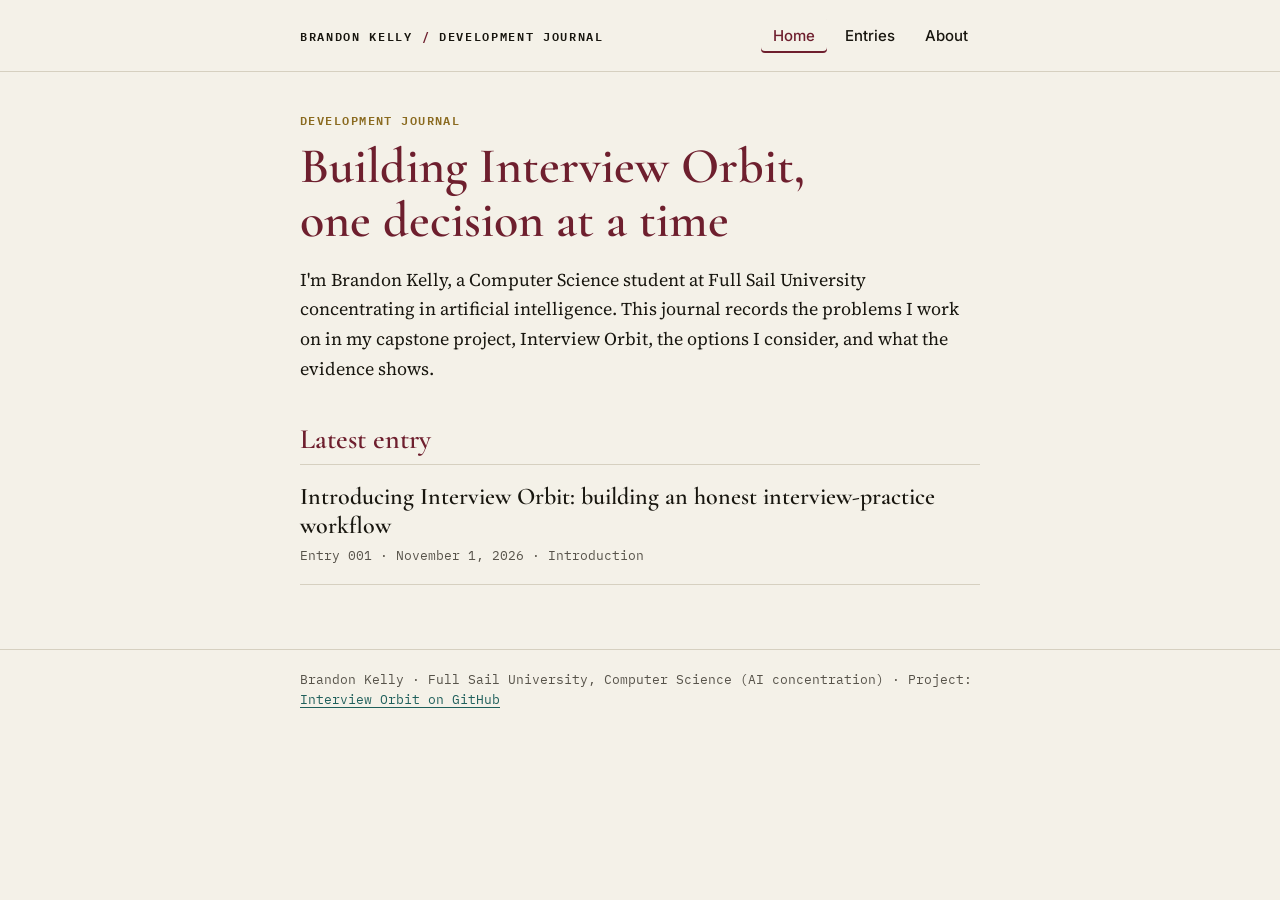
==== index.html @ 84d7c3ab "Development journal: home, entries, about, and entry 001 First post: Introducing Interview Orbit (No" ====
<!doctype html>
<html lang="en">
<head>
<meta charset="utf-8">
<meta name="viewport" content="width=device-width, initial-scale=1">
<link rel="preconnect" href="https://fonts.googleapis.com"><link rel="preconnect" href="https://fonts.gstatic.com" crossorigin>
<link rel="stylesheet" href="https://fonts.googleapis.com/css2?family=Cormorant+Garamond:wght@600&family=Source+Serif+4:wght@400;600&family=Inter:wght@500;600&family=IBM+Plex+Mono:wght@400;600&display=swap">
<title>Brandon Kelly · Development Journal</title><meta name="description" content="Development journal of Brandon Kelly, Computer Science student at Full Sail University, building Interview Orbit."><link rel="stylesheet" href="assets/journal.css"></head><body>
<header class="masthead"><div class="wrap">
<a class="brand" href="index.html">Brandon Kelly <span>/</span> Development Journal</a>
<nav aria-label="Primary"><ul>
<li><a href="index.html" aria-current="page">Home</a></li>
<li><a href="entries.html">Entries</a></li>
<li><a href="about.html">About</a></li>
</ul></nav></div></header>
<main id="main"><div class="wrap">
<p class="kicker">Development journal</p>
<h1>Building Interview Orbit, one decision at a time</h1>
<p>I'm Brandon Kelly, a Computer Science student at Full Sail University concentrating in artificial intelligence. This journal records the problems I work on in my capstone project, Interview Orbit, the options I consider, and what the evidence shows.</p>
<h2>Latest entry</h2>
<ul class="entry-list"><li><a href="posts/2026-11-01-introducing-interview-orbit.html">Introducing Interview Orbit: building an honest interview-practice workflow</a><span class="meta">Entry 001 · November 1, 2026 · Introduction</span></li></ul>
</div></main>
<footer><div class="wrap">Brandon Kelly · Full Sail University, Computer Science (AI concentration) · Project: <a href="https://github.com/bthoreau88/interview-orbit">Interview Orbit on GitHub</a></div></footer>
</body>
</html>
---- assets/journal.css ----
/* Development journal: OVS editorial (ivory paper, ink, burgundy serif display, teal/gold accents, hairline rules). */
:root {
  --paper: #f4f1e8;
  --ink: #18160f;
  --muted: #57534a;
  --burgundy: #6e1f2e;
  --teal: #1f5f5b;
  --gold: #8a6a1f;
  --rule: #d6d0c0;
  --display: "Cormorant Garamond", Georgia, "Times New Roman", serif;
  --body: "Source Serif 4", Georgia, serif;
  --sans: "Inter", system-ui, -apple-system, "Segoe UI", sans-serif;
  --mono: "IBM Plex Mono", ui-monospace, Consolas, monospace;
}
* { box-sizing: border-box; }
html { -webkit-text-size-adjust: 100%; }
body { margin: 0; background: var(--paper); color: var(--ink); font: 18px/1.65 var(--body); }
a { color: var(--teal); text-underline-offset: 3px; }
a:hover { color: var(--burgundy); }
:focus-visible { outline: 3px solid var(--teal); outline-offset: 3px; }
.wrap { max-width: 720px; margin: 0 auto; padding: 0 20px; }
.masthead { border-bottom: 1px solid var(--rule); }
.masthead .wrap { display: flex; flex-wrap: wrap; align-items: baseline; justify-content: space-between; gap: 8px 24px; padding-block: 18px; }
.brand { font: 600 12px/1.3 var(--mono); letter-spacing: .14em; text-transform: uppercase; color: var(--ink); text-decoration: none; }
.brand span { color: var(--burgundy); }
nav ul { list-style: none; margin: 0; padding: 0; display: flex; gap: 6px; }
nav a { display: inline-block; padding: 10px 12px; font: 500 15px/1 var(--sans); color: var(--ink); text-decoration: none; border-radius: 4px; }
nav a[aria-current="page"] { color: var(--burgundy); box-shadow: inset 0 -2px 0 var(--burgundy); }
main { padding-block: 40px 64px; }
.kicker { font: 600 12px/1.4 var(--mono); letter-spacing: .12em; text-transform: uppercase; color: var(--gold); margin: 0 0 10px; }
h1, h2 { font-family: var(--display); color: var(--burgundy); font-weight: 600; line-height: 1.08; text-wrap: balance; }
h1 { font-size: clamp(34px, 6vw, 50px); margin: 0 0 14px; }
h2 { font-size: 28px; margin: 40px 0 10px; }
.byline { font: 14px/1.5 var(--sans); color: var(--muted); border-top: 1px solid var(--rule); border-bottom: 1px solid var(--rule); padding: 10px 0; margin: 0 0 28px; }
.byline strong { color: var(--ink); font-weight: 600; }
figure { margin: 32px 0; }
figure img { width: 100%; height: auto; display: block; border: 1px solid var(--rule); border-radius: 6px; }
figcaption { font: 14px/1.5 var(--sans); color: var(--muted); margin-top: 8px; }
.entry-list { list-style: none; padding: 0; margin: 0; border-top: 1px solid var(--rule); }
.entry-list li { border-bottom: 1px solid var(--rule); padding: 18px 0; }
.entry-list a { font: 600 24px/1.2 var(--display); color: var(--ink); text-decoration: none; }
.entry-list a:hover { color: var(--burgundy); }
.entry-list .meta { display: block; font: 13px/1.5 var(--mono); color: var(--muted); margin-top: 4px; }
.note { font: 15px/1.6 var(--sans); background: #ece6d6; border-left: 3px solid var(--gold); padding: 12px 16px; border-radius: 0 4px 4px 0; }
footer { border-top: 1px solid var(--rule); font: 13px/1.6 var(--mono); color: var(--muted); }
footer .wrap { padding-block: 20px; }
@media (max-width: 480px) { body { font-size: 17px; } nav a { padding: 10px 8px; } }
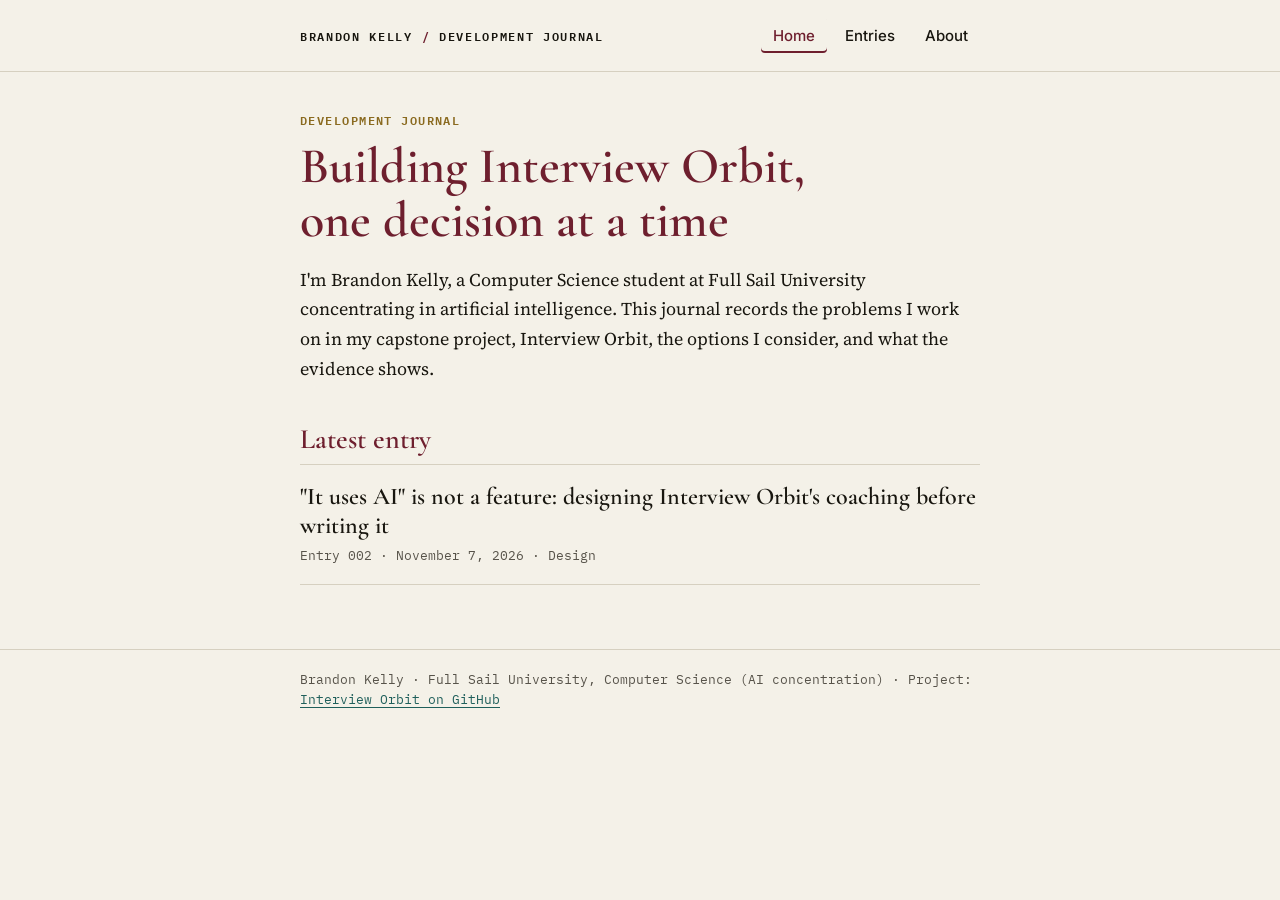
==== commit 4ce2996b: "Entry 002: defining the AI before building it" ====
--- a/index.html
+++ b/index.html
@@ -18,7 +18,7 @@
 <h1>Building Interview Orbit, one decision at a time</h1>
 <p>I'm Brandon Kelly, a Computer Science student at Full Sail University concentrating in artificial intelligence. This journal records the problems I work on in my capstone project, Interview Orbit, the options I consider, and what the evidence shows.</p>
 <h2>Latest entry</h2>
-<ul class="entry-list"><li><a href="posts/2026-11-01-introducing-interview-orbit.html">Introducing Interview Orbit: building an honest interview-practice workflow</a><span class="meta">Entry 001 · November 1, 2026 · Introduction</span></li></ul>
+<ul class="entry-list"><li><a href="posts/2026-11-07-defining-the-ai-before-building-it.html">"It uses AI" is not a feature: designing Interview Orbit's coaching before writing it</a><span class="meta">Entry 002 · November 7, 2026 · Design</span></li></ul>
 </div></main>
 <footer><div class="wrap">Brandon Kelly · Full Sail University, Computer Science (AI concentration) · Project: <a href="https://github.com/bthoreau88/interview-orbit">Interview Orbit on GitHub</a></div></footer>
 </body>
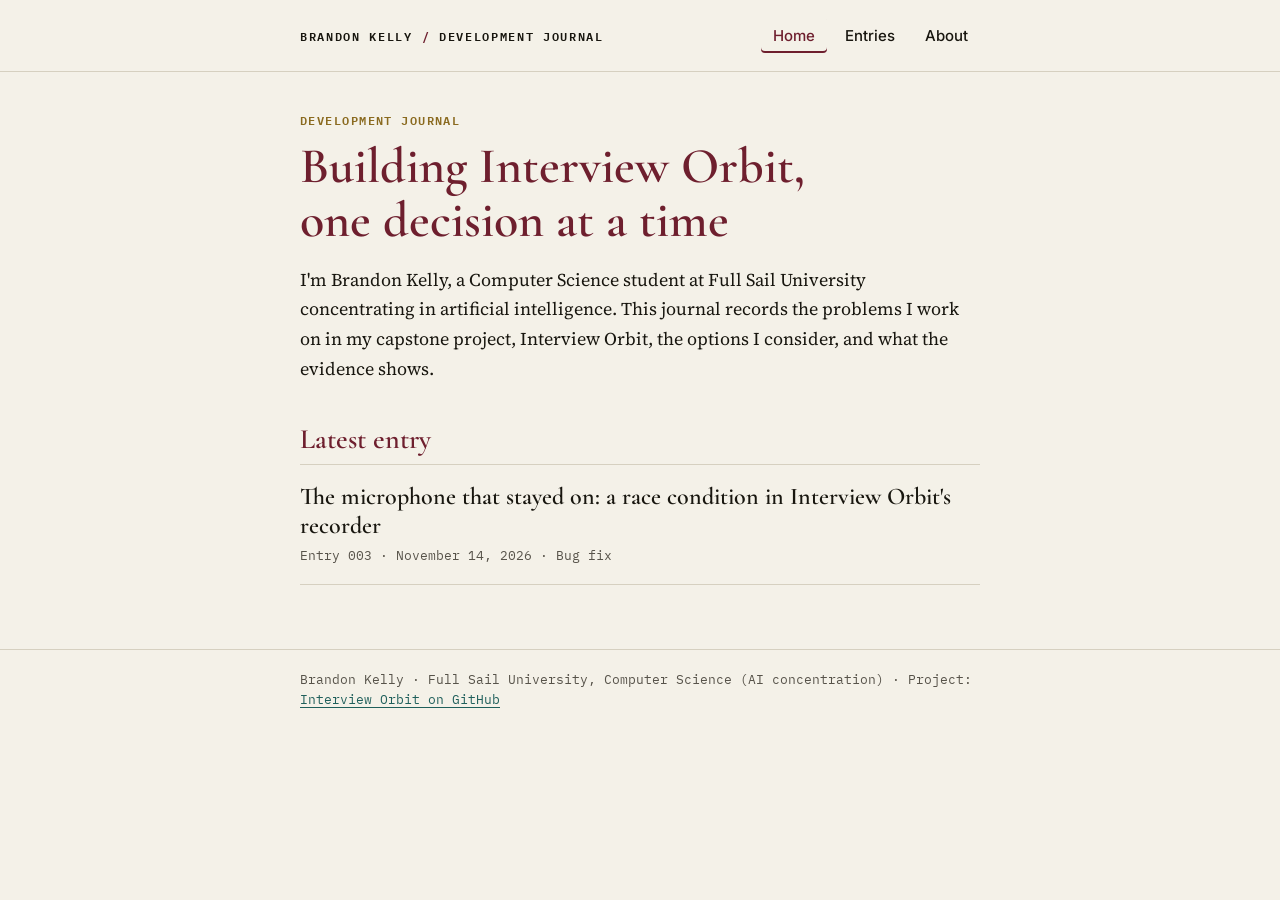
==== commit 3b419613: "Entry 003: the microphone that stayed on" ====
--- a/index.html
+++ b/index.html
@@ -18,7 +18,7 @@
 <h1>Building Interview Orbit, one decision at a time</h1>
 <p>I'm Brandon Kelly, a Computer Science student at Full Sail University concentrating in artificial intelligence. This journal records the problems I work on in my capstone project, Interview Orbit, the options I consider, and what the evidence shows.</p>
 <h2>Latest entry</h2>
-<ul class="entry-list"><li><a href="posts/2026-11-07-defining-the-ai-before-building-it.html">"It uses AI" is not a feature: designing Interview Orbit's coaching before writing it</a><span class="meta">Entry 002 · November 7, 2026 · Design</span></li></ul>
+<ul class="entry-list"><li><a href="posts/2026-11-14-the-microphone-that-stayed-on.html">The microphone that stayed on: a race condition in Interview Orbit's recorder</a><span class="meta">Entry 003 · November 14, 2026 · Bug fix</span></li></ul>
 </div></main>
 <footer><div class="wrap">Brandon Kelly · Full Sail University, Computer Science (AI concentration) · Project: <a href="https://github.com/bthoreau88/interview-orbit">Interview Orbit on GitHub</a></div></footer>
 </body>
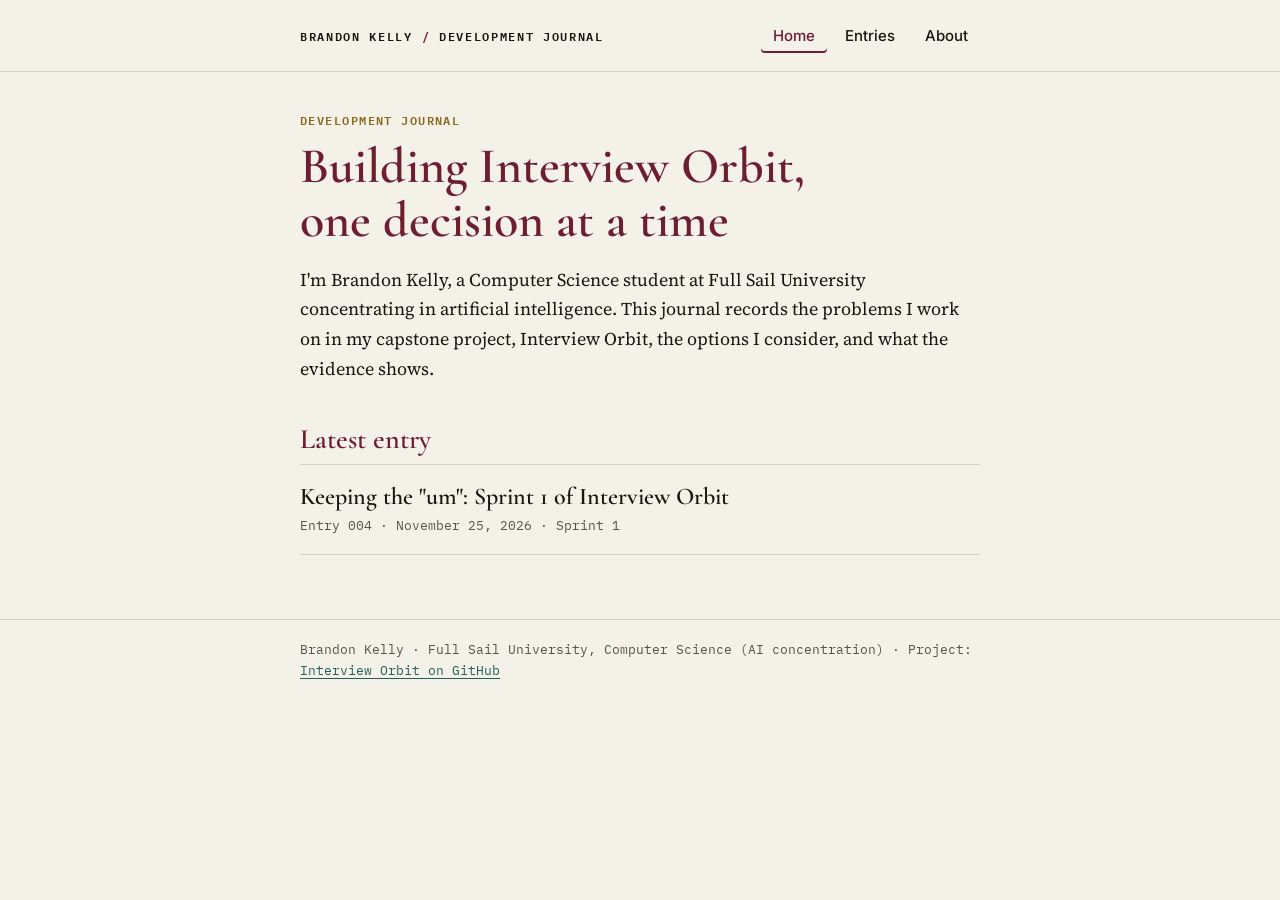
==== commit c7963077: "Entry 004: keeping the um, Sprint 1 of Interview Orbit" ====
--- a/index.html
+++ b/index.html
@@ -18,7 +18,7 @@
 <h1>Building Interview Orbit, one decision at a time</h1>
 <p>I'm Brandon Kelly, a Computer Science student at Full Sail University concentrating in artificial intelligence. This journal records the problems I work on in my capstone project, Interview Orbit, the options I consider, and what the evidence shows.</p>
 <h2>Latest entry</h2>
-<ul class="entry-list"><li><a href="posts/2026-11-14-the-microphone-that-stayed-on.html">The microphone that stayed on: a race condition in Interview Orbit's recorder</a><span class="meta">Entry 003 · November 14, 2026 · Bug fix</span></li></ul>
+<ul class="entry-list"><li><a href="posts/2026-11-25-keeping-the-um.html">Keeping the "um": Sprint 1 of Interview Orbit</a><span class="meta">Entry 004 · November 25, 2026 · Sprint 1</span></li></ul>
 </div></main>
 <footer><div class="wrap">Brandon Kelly · Full Sail University, Computer Science (AI concentration) · Project: <a href="https://github.com/bthoreau88/interview-orbit">Interview Orbit on GitHub</a></div></footer>
 </body>
